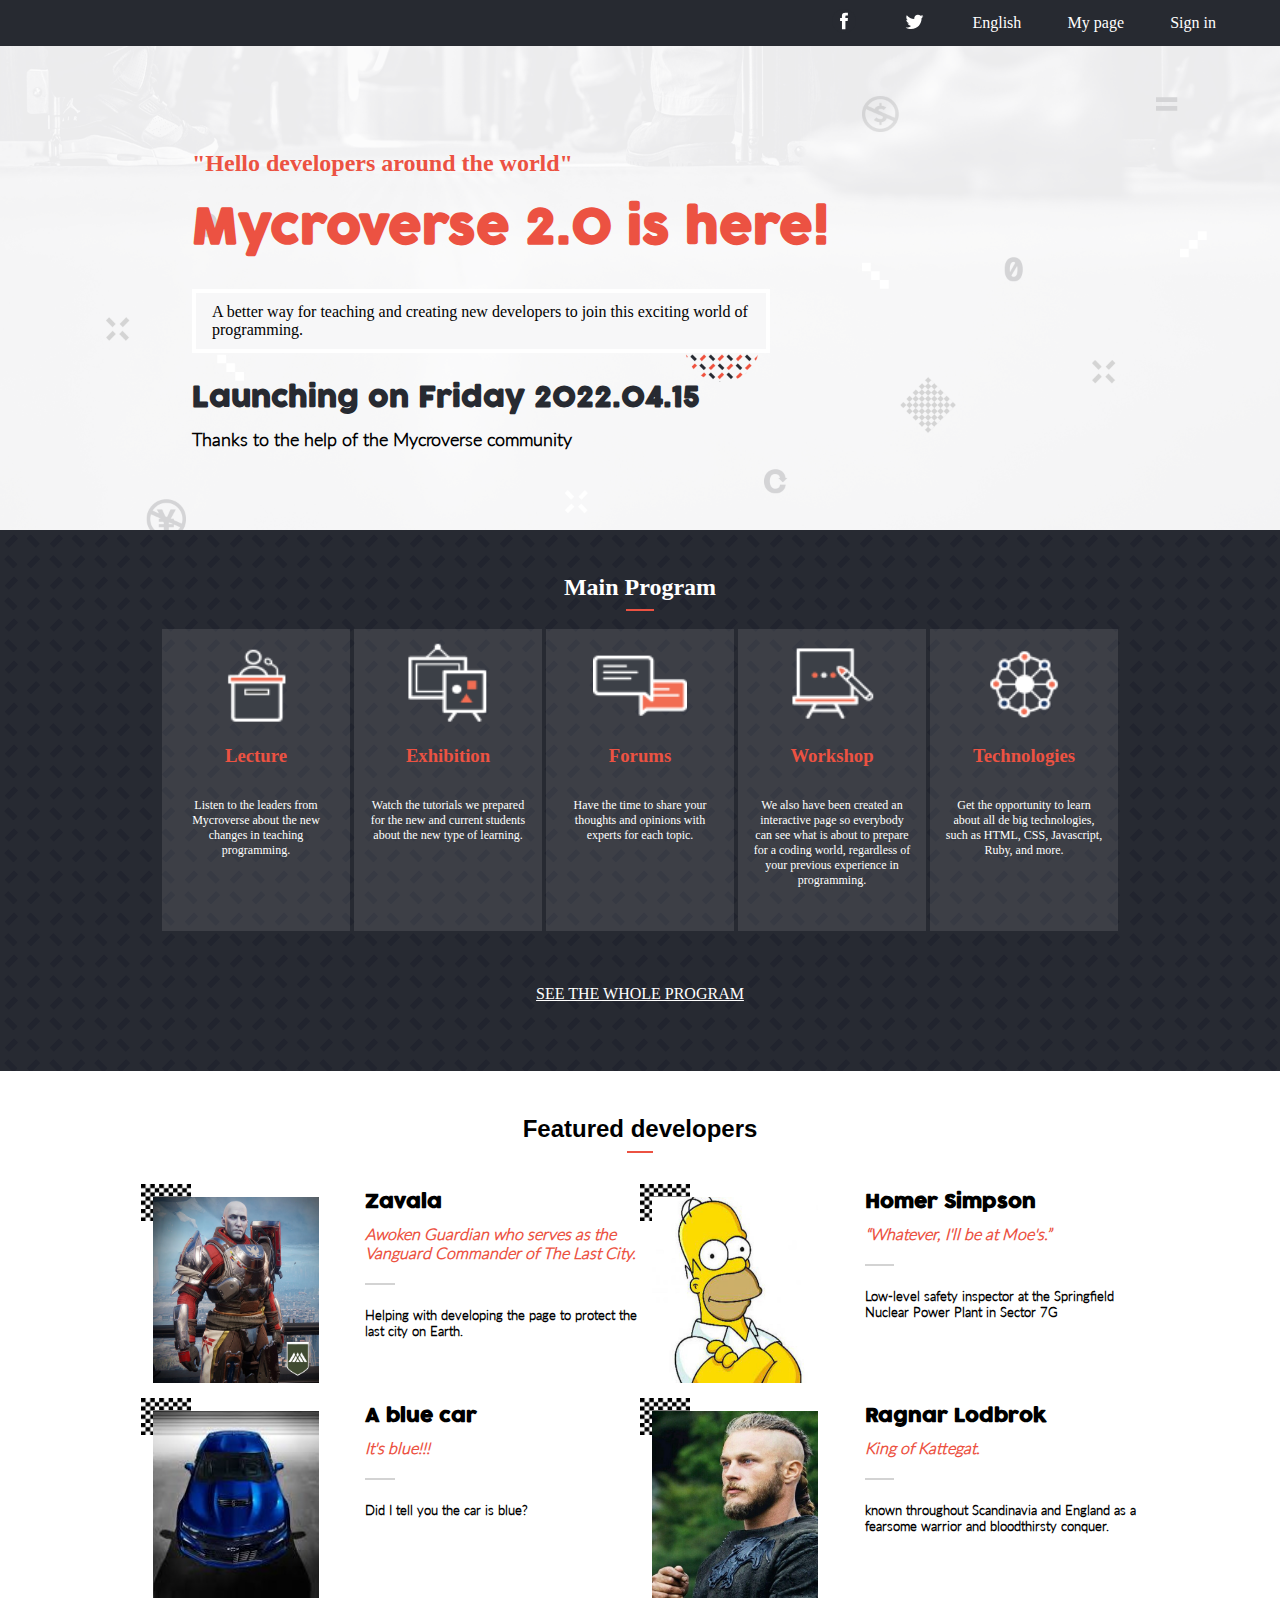
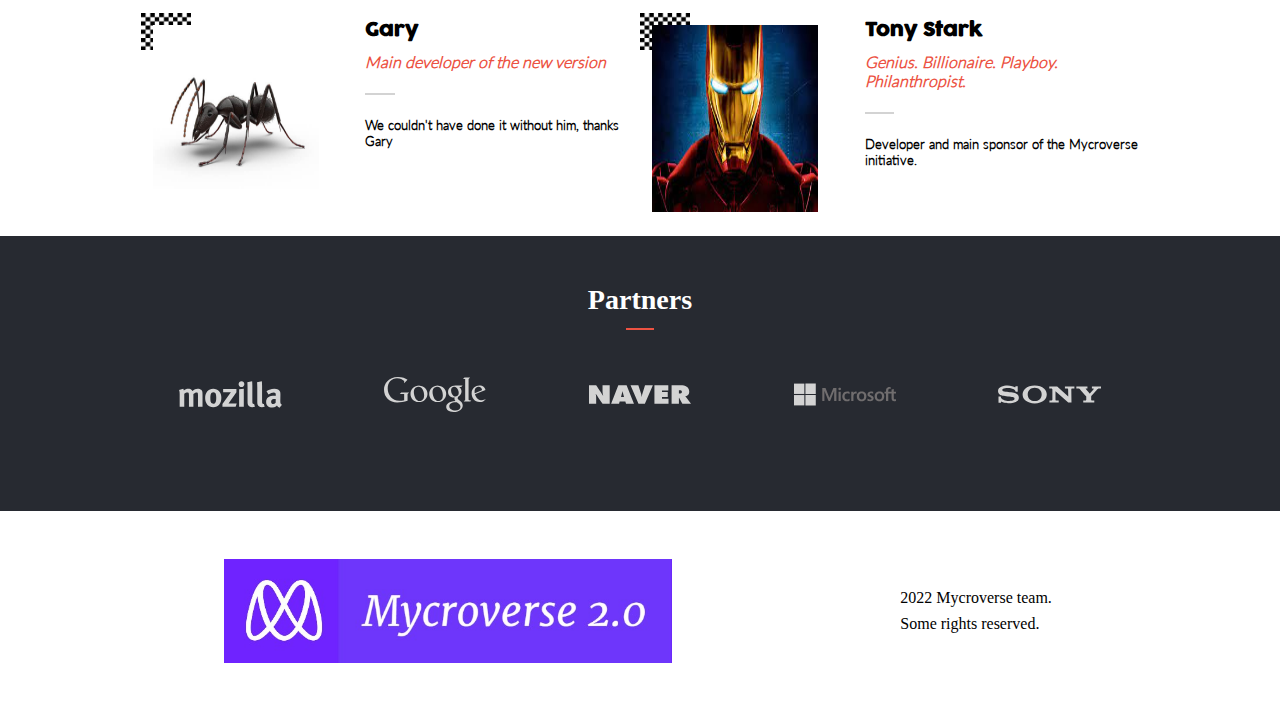
==== index.html @ 2d5b9353 "mobile menu icon" ====
<!DOCTYPE html>
<html lang="en">
<head>
    <meta charset="UTF-8">
    <meta http-equiv="X-UA-Compatible" content="IE=edge">
    <meta name="viewport" content="width=device-width, initial-scale=1.0">
    <title>Mycroverse 2.0</title>
    <link rel="stylesheet" href="./style.css">
</head>
<body>
  <div class="login">
    <ul class="ulLogin">
      <li><img class="signImg" src="./images/facebook.svg" alt="facebook"></li>
      <li><img class="signImg" src="./images/twitter.svg" alt="twitter"></li>
      <li>English</li>
      <li>My page</li>
      <li>Sign in</li>
    </ul>
  </div>
  <div class="mobileMenu">
    <span class="menuLine"></span>
    <span class="menuLine"></span>
    <span class="menuLine"></span>
  </div>
  <section class="homePage">
    <div class="title">
      <h3>"Hello developers around the world"</h3>
      <h1>Mycroverse 2.0 is here!</h1>
      <p>A better way for teaching and creating new developers to join this exciting world of programming.</p>
      <h2>Launching on Friday 2022.04.15</h2>
      <h4>Thanks to the help of the Mycroverse community</h4>
    </div>
    <div class="mainProgram">
      <h2>Main Program</h2>
      <div class="line2"></div>
      <div class="cardsContainer">
        <div class="cardProgram">  
          <img class="imgProgram" src="./images/program_icon_01.png" alt="Lecture image">
          <h3>Lecture</h3>
          <p>Listen to the leaders from Mycroverse about the new changes in teaching programming.</p>
        </div>
        <div class="cardProgram">
          <img class="imgProgram" src="./images/program_icon_02.png" alt="Exhibition image">
          <h3>Exhibition</h3>
          <p>Watch the tutorials we prepared for the new and current students about the new type of learning.</p>
        </div>
        <div class="cardProgram">
          <img class="imgProgram" src="./images/program_icon_03.png" alt="Forums image">
          <h3>Forums</h3>
          <p>Have the time to share your thoughts and opinions with experts for each topic.</p>
        </div>
        <div class="cardProgram">
          <img class="imgProgram" src="./images/program_icon_04.png" alt="">
          <h3>Workshop</h3>
          <p>We also have been created an interactive page so everybody can see what is about to prepare for a coding world,
             regardless of your previous experience in programming.</p>
        </div>
        <div class="cardProgram">
          <img class="imgProgram" src="./images/program_icon_05.png" alt="">
          <h3>Technologies</h3>
          <p>Get the opportunity to learn about all de big technologies, such as HTML, CSS, Javascript, Ruby, and more.</p>
        </div>
      </div>
      <button class="join">Join Mycroverse's new program 2022</button>
      <p class="join2">SEE THE WHOLE PROGRAM</p>
    </div>
  </section>
  <section class="developers">
    <div><h2>Featured developers</h2></div>
    <div class="line2"></div>
    <div class="featureDevelopers">
      <div class="developerCard">
        <img src="./images/Zavala.webp" alt="Zavala img">
        <div class="developer">
          <h3>Zavala</h3>
          <h4>Awoken Guardian who serves as the Vanguard Commander of The Last City.</h4>
          <div class="line"></div>
          <h5>Helping with developing the page to protect the last city on Earth.</h5>
        </div>
      </div>
      <div class="developerCard">
        <img src="./images/Homero Simpson.jpeg" alt="Homer Simpson image">
        <div class="developer">
          <h3>Homer Simpson</h3>
          <h4>“Whatever, I'll be at Moe's.”</h4>
          <div class="line"></div>
          <h5>Low-level safety inspector at the Springfield Nuclear Power Plant in Sector 7G</h5>
        </div>
      </div>
      <div class="developerCard">
        <img src="./images/blueCar.jpg" alt="Blue car image">
        <div class="developer">
          <h3>A blue car</h3>
          <h4>It's blue!!!</h4>
          <div class="line"></div>
          <h5>Did I tell you the car is blue?</h5>
        </div>
      </div>
      <div class="developerCard">
        <img src="./images/Ragnar.jpg" alt="Ragnar Lodbrok image">
        <div class="developer">
          <h3>Ragnar Lodbrok</h3>
          <h4>King of Kattegat.</h4>
          <div class="line"></div>
          <h5>known throughout Scandinavia and England as a fearsome warrior and bloodthirsty conquer.</h5>
        </div>
      </div>
      <div class="developerCard">
        <img src="./images/ant.jpg" alt="Ant image">
        <div class="developer">
          <h3>Gary</h3>
          <h4>Main developer of the new version</h4>
          <div class="line"></div>
          <h5>We couldn't have done it without him, thanks Gary</h5>
        </div>
      </div>
      <div class="developerCard">
        <img src="./images/ironman.jpg" alt="Iron man image">
        <div class="developer">
          <h3>Tony Stark</h3>
          <h4>Genius. Billionaire. Playboy. Philanthropist.</h4>
          <div class="line"></div>
          <h5>Developer and main sponsor of the Mycroverse initiative.</h5>
        </div>
      </div>
    </div>
  </section>
  <footer class="footerDesktop">
    <div class="partners">
      <h3>Partners</h3>
      <div class="line2"></div>     
      <div class="partnersLogo">
        <img src="./images/mozilla.svg" alt="logo">
        <img src="./images/google.svg" alt="logo">
        <img src="./images/naver.svg" alt="logo">
        <img src="./images/microsoft.svg" alt="logo">
        <img src="./images/sony.svg" alt="logo">
      </div>
    </div>
    <div class="rights">
      <img src="./images/mycroverse2.jpg" alt="Mycroverse">
      <div class="rightsP">
        <p>2022 Mycroverse team.</p>
        <p>Some rights reserved.</p>
      </div>
    </div>
  </footer>
  
    
</body>
</html>
---- style.css ----
body {
  margin: 0;
}

@font-face {
  font-family: 'lato';
  src: url(./Font/Lato.ttf);
}

@font-face {
  font-family: cocogoose;
  src: url(./Font/Cocogoose.otf);
}

.login {
  display: none;
}

.homePage {
  background-color: rgb(242, 242, 242);
  background-image: url(./images/mobile_intro_bg.png);
  background-repeat: no-repeat;
  padding-top: 64px;
  background-size: contain;
}

.mobileMenu {
  position: fixed;
  display: flex;
  flex-direction: column;
  justify-content: space-around;
  height: 24px;
  top: 20px;
  left: 20px;
}

.menuLine {
  width: 24px;
  border: 2px solid #272a31;
}

.title h3,h1 {
  color:#ec5242
}

.title {
  display: flex;
  flex-direction: column;
  margin-right: 24px;
  margin-left: 24px;
  margin-top: 48px;
  padding: 8px;
}

.title h3 {
  font-size: 24px;
  margin-bottom: 0;
}

.title h1 {
  font-size: 48px;
  font-family: 'cocogoose',sans-serif;
  margin: 16px 0 0 0;
}

.title p {
  border: 4px solid #fff;
  font-size: 16px;
  margin: 24px 0;
  padding: 10px 16px;
  background-color: #f7f7f8;
}

.title h2 {
  font-family: 'Cocogoose', sans-serif;
  color: #272a31;
  font-size: 28px;
  margin: 0;
}

.title h4 {
  font-size: 18px;
  margin: 8px 0 0 0;
  padding-bottom: 80px;
  font-family: 'lato', sans-serif;
}

.mainProgram {
  display: flex;
  flex-direction: column;
  align-items: center;
  background-color: #272a32;
  color: #fff;
  background-image: url(./images/pattern_bg.png);
  padding-top: 24px;
}

.cardsContainer {
  width: 100%;
  display: flex;
  flex-direction: column;
  align-items: center;
}

.cardProgram {
  display: flex;
  justify-content: space-between;
  align-items: center;
  margin: 16px;
  background: rgba(255, 255, 255, 0.1);
  padding: 12px;
  width: 85%;
}

.cardProgram h3 {
  color: #ec5242;
}

.cardProgram p {
  width: 50%;
}

.imgProgram {
  width: 15%;
}

.join {
  display: flex;
  background-color: #ec5242;
  color: #fff;
  align-items: center;
  height: 64px;
  padding: 36px 48px;
  margin: 16px 0 32px 0;
  font-size: 16px;
}

.join2 {
  display: none;
}

.developers {
  display: flex;
  flex-direction: column;
  align-items: center;
  margin: 0 16px;
  padding: 24px 0;
  font-family: 'lato',sans-serif;
}

.developers h2 {
  margin-bottom: 8px;
  font-family: sans-serif;
}

.featureDevelopers {
  display: grid;
}

.developerCard {
  background-image: url(./images/squares.jpg);
  background-size: 10%;
  background-repeat: no-repeat;
  background-position-y: 15px;
  display: flex;
  justify-content: space-between;
}

.developerCard img {
  width: 33.33%;
  height: 87%;
  align-self: flex-end;
  justify-self: flex-end;
  margin-left: 12px;
}

.developer {
  display: flex;
  flex-direction: column;
  width: 55%;
}

.developer h3 {
  font-family: 'cocogoose',sans-serif;
  margin-bottom: 8px;
}

.developer h4 {
  font-family: 'lato',sans-serif;
  font-style: italic;
  color: #ec5242;
  margin-top: 0;
}

.line {
  width: 10%;
  border: 1px solid #d3d3d3 ;
}

.line2 {
  width: 10%;
  border: 1px solid #ec5242 ;
  margin-bottom: 16px;
}

.footerDesktop {
  display: none;
}

.aboutPage {
  background-color: #f8f8f8;
  padding-top: 64px;
  display: flex;
  flex-direction: column;
  align-items: center;
  text-align: center;
}

.aboutPage .introduction {
  background-color: #fff;
  border: 1px solid #d3d3d3;
}

#introduction2 {
  display: none;
}

.contact {
  display: flex;
  flex-direction: column;
  align-items: center;
  font-size: 12px;
  padding: 0 5%;
}

.contact p {
  border: none;
  margin: 0;
  padding: 4px 16px;
}

.contact .mail {
  text-decoration: underline;
  font-weight: bold;
  padding-bottom: 24px;
}

.logoSection {
  display: flex;
  flex-direction: column;
  align-items: center;
  text-align: center;
  border-bottom: 2px solid #d3d3d3;
  padding-top: 24px;
  padding-bottom: 48px;
}

.logoDescription {
  width: 70%;
  font-family: 'lato',sans-serif;
  margin-top: 0;
}

.logoDescription2 {
  display: none;
}

.imgLogo {
  width: 80%;
  margin-top: 24px;
}

.imgLogo img {
  width: 90%;
  border: 1px solid #d3d3d3;
  border-radius: 4px;
}

.lastEvents {
  padding-bottom: 48px;
}

.events {
  display: flex;
  flex-direction: column;
  align-items: center;
  text-align: center;
  padding-top: 24px;
}

.events h2 {
  margin-bottom: 14px;
}

.eventDescription {
  width: 70%;
  font-family: 'lato',sans-serif;
  margin-top: 0;
}

.codingPictures {
  width: 80%;
}

.coding {
  display: flex;
  flex-direction: column;
  align-items: center;
  justify-content: center;
  width: 100%;
  color: #fff;
  height: 250px;
  margin-top: 24px;
}

.coding h2 {
  font-size: 36px;
  font-family: 'cocogoose',sans-serif;
}

.coding p {
  font-size: 24px;
  margin-top: 0;
}

#firstEvent {
  background: linear-gradient( 0deg, rgba(236, 82, 66, 0.6), rgba(236, 82, 66, 0.6) ), url(./images/coding1.jpg) no-repeat top center;
  background-size: cover;
}

#secondEvent {
  background: linear-gradient( 0deg, rgba(236, 82, 66, 0.6), rgba(236, 82, 66, 0.6) ), url(./images/coding2.jpg) no-repeat top center;
  background-size: cover;
}

.partners {
  display: flex;
  flex-direction: column;
  align-items: center;
  font-size: 24px;
  background-color: #272a31;
  color: #fff;
  padding-bottom: 48px;
}

.partners h3 {
  padding: 48px 0 12px 0;
  margin: 0;
}

.partnersLogo {
  display: flex;
  justify-content: center;
  flex-wrap: wrap;
}

.partnersLogo img {
  margin: 5%;
  width: 20%;
  color: #d3d3d3;
}

.partnersLogo img:nth-child(4) {
  margin-top: 0;
}

.partnersLogo img:nth-child(5) {
  margin-top: 0;
}

.rights {
  display: flex;
  justify-content: space-evenly;
  align-items: center;
  padding: 48px 0;
}

.rights img {
  width: 40%;
}

.rightsP {
  display: flex;
  flex-direction: column;
}

.rightsP p {
  margin: 4px;
}

@media screen and (min-width: 768px) {
  .mobileMenu {
    display: none;
  }

  .homePage {
    padding-top: 32px;
    background-image: url(./images/main_big.png);
    background-repeat: no-repeat;
    background-size: contain;
  }

  .title {
    margin-left: 15%;
    width: 70%;
    padding: 0;
  }

  .title p {
    width: 60%;
  }

  .aboutPage .title {
    display: flex;
    flex-direction: column;
    align-items: center;
    text-align: center;
    margin-left: 24px;
  }

  .aboutPage .title h3 {
    display: none;
  }

  .aboutPage .title h1 {
    width: 80%;
  }

  .aboutPage .introduction {
    width: 80%;
  }

  #introduction1 {
    display: none;
  }

  #introduction2 {
    display: block;
  }

  .contact {
    width: 100%;
    padding-bottom: 48px;
  }

  .mainProgram h2 {
    margin-bottom: 8px;
  }

  .cardsContainer {
    flex-direction: row;
    width: 75%;
    align-items: flex-start;
  }

  .cardProgram {
    flex-direction: column;
    justify-content: flex-start;
    padding: 12px 0 0 0;
    margin: 2px;
    min-height: 290px;
  }

  .cardProgram p {
    width: 85%;
    text-align: center;
    font-size: 12px;
  }

  .imgProgram {
    width: 50%;
  }

  .join {
    display: none;
  }

  .join2 {
    display: block;
    text-decoration: underline;
    text-align: center;
    padding: 36px 48px;
    margin: 16px 0 32px 0;
    font-size: 16px;
  }
  
  .featureDevelopers {
    width: 80%;
    display: grid;
    grid-template: 1fr 1fr 1fr / 1fr 1fr;
  }

  .footerDesktop {
    display: block;
  }

  .partnersLogo {
    width: 80%;
  }

  .partnersLogo img {
    margin: 3% 5% 5% 5%;
    width: 10%;
    color: #d3d3d3;
  }

  .partnersLogo img:nth-child(4) {
    margin-top: 3%;
  }
  
  .partnersLogo img:nth-child(5) {
    margin-top: 3%;
  }

  .rights img {
    width: 35%;
  }

  .logoDescription2 {
    display: block;
    width: 70%;
    font-family: 'lato',sans-serif;
    margin-top: 0;
  }
  
  .logoDescription {
    display: none;
  }

  .imgLogo {
    width: 50%;
  }

  .codingPictures {
    display: flex;
    justify-content: space-between;
    width: 60%;
    padding-bottom: 48px;
  }

  .coding {
    width: 48%;
    height: 150px;
  }

  .coding h2 {
    font-size: 24px;
    margin-bottom: 0;
  }
  
  .coding p {
    font-size: 18px;
  }

  #partner2 {
    display: none;
  }

  #rights2 {
    background-color: #272a31;
    color: #fff;
  }

  .line2 {
    width: 2%;
  }

  .login {
    display: flex;
    justify-content: flex-end;
    background-color: #272a31;
    color: #fff;
    height: 46px;
  }

  .ulLogin {
    display: flex;
    width: 30%;
    margin-right: 5%;
    list-style: none;
    justify-content: space-between;
    align-items: center;
  }

  .signImg {
    width: 24px;
  }
}
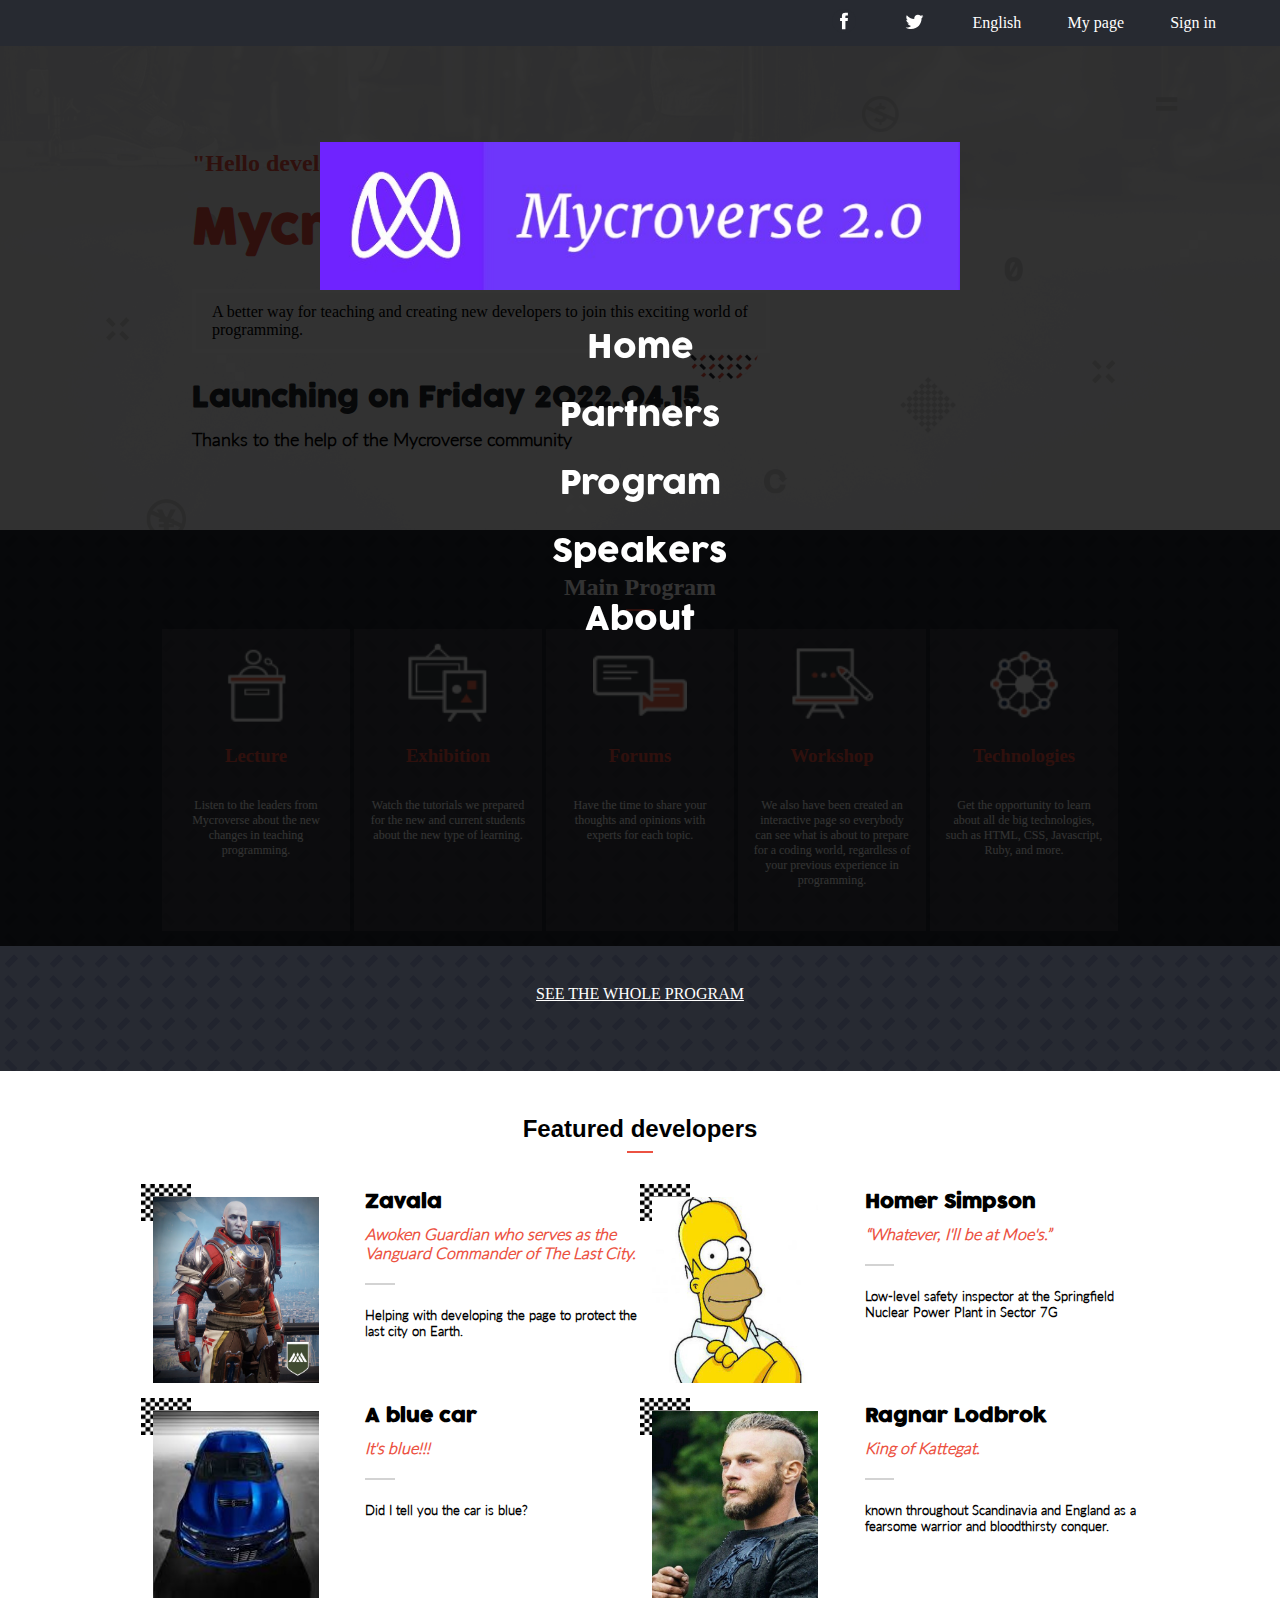
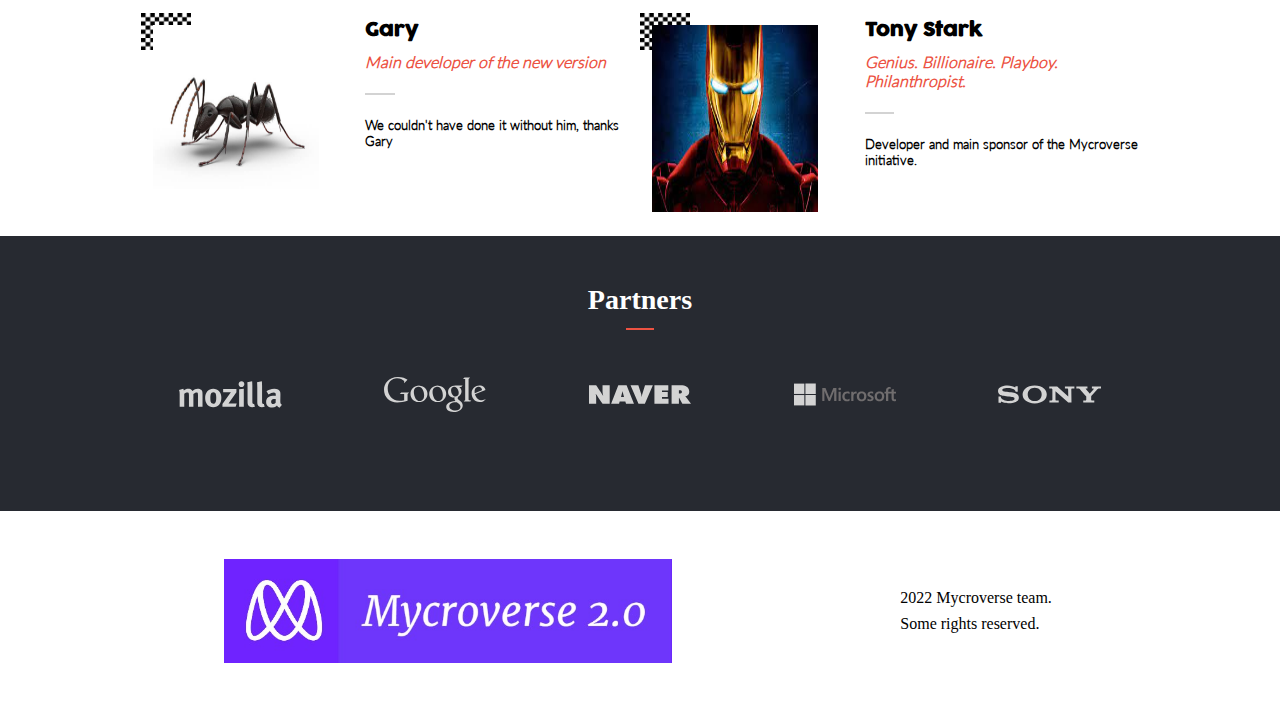
==== commit 79966e59: "mobile menu nav bar" ====
--- a/index.html
+++ b/index.html
@@ -17,11 +17,21 @@
       <li>Sign in</li>
     </ul>
   </div>
-  <div class="mobileMenu">
-    <span class="menuLine"></span>
-    <span class="menuLine"></span>
-    <span class="menuLine"></span>
-  </div>
+  <nav class="navMenu">
+    <div class="mobileMenu">
+      <span class="menuLine"></span>
+      <span class="menuLine"></span>
+      <span class="menuLine"></span>
+    </div>
+    <ul class="menu">
+      <li class="logo"><a href="./index.html"><img src="./images/mycroverse2.jpg" alt="Mycroverse logo"/></a></li>
+      <li class="home"><a href="./index.html">Home</a></li>
+      <li><a href="./index.html#partnersID">Partners</a></li>
+      <li><a href="./index.html#mainProgramID">Program</a></li>
+      <li><a href="./index.html#developersID">Speakers</a></li>
+      <li class="about"><a href="./about.html">About</a></li>
+    </ul>
+  </nav>
   <section class="homePage">
     <div class="title">
       <h3>"Hello developers around the world"</h3>
@@ -30,7 +40,7 @@
       <h2>Launching on Friday 2022.04.15</h2>
       <h4>Thanks to the help of the Mycroverse community</h4>
     </div>
-    <div class="mainProgram">
+    <div id="mainProgramID" class="mainProgram">
       <h2>Main Program</h2>
       <div class="line2"></div>
       <div class="cardsContainer">
@@ -65,7 +75,7 @@
       <p class="join2">SEE THE WHOLE PROGRAM</p>
     </div>
   </section>
-  <section class="developers">
+  <section id="developersID" class="developers">
     <div><h2>Featured developers</h2></div>
     <div class="line2"></div>
     <div class="featureDevelopers">
@@ -126,7 +136,7 @@
     </div>
   </section>
   <footer class="footerDesktop">
-    <div class="partners">
+    <div id="partnersID" class="partners">
       <h3>Partners</h3>
       <div class="line2"></div>     
       <div class="partnersLogo">
--- a/style.css
+++ b/style.css
@@ -22,21 +22,58 @@
   background-repeat: no-repeat;
   padding-top: 64px;
   background-size: contain;
+  z-index: -15;
+}
+
+.navMenu {
+  display: none;
+  position: fixed;
+  display: flex;
+  flex-direction: column;
+  width: 100%;
+  height: 100vh;
+  background-color:rgba(0,0,0,0.8);;
+  z-index: 5;
 }
 
 .mobileMenu {
-  position: fixed;
   display: flex;
   flex-direction: column;
   justify-content: space-around;
   height: 24px;
-  top: 20px;
-  left: 20px;
+  width: 24px;
+  margin-top: 30px;
+  margin-left: 30px;
 }
 
 .menuLine {
   width: 24px;
   border: 2px solid #272a31;
+}
+
+.menu {
+  width: 100%;
+  display: flex;
+  flex-direction: column;
+  list-style: none;
+  align-items: center;
+  align-self: center;
+  padding: 60px 0 0 0;
+}
+
+.logo img {
+  width: 50vw;
+}
+
+.menu a {
+  text-decoration: none;
+  font-size: 32px;
+  font-family: 'cocogoose',sans-serif;
+  color: #fff;
+}
+
+.menu li {
+  margin-top: 20px;
 }
 
 .title h3,h1 {
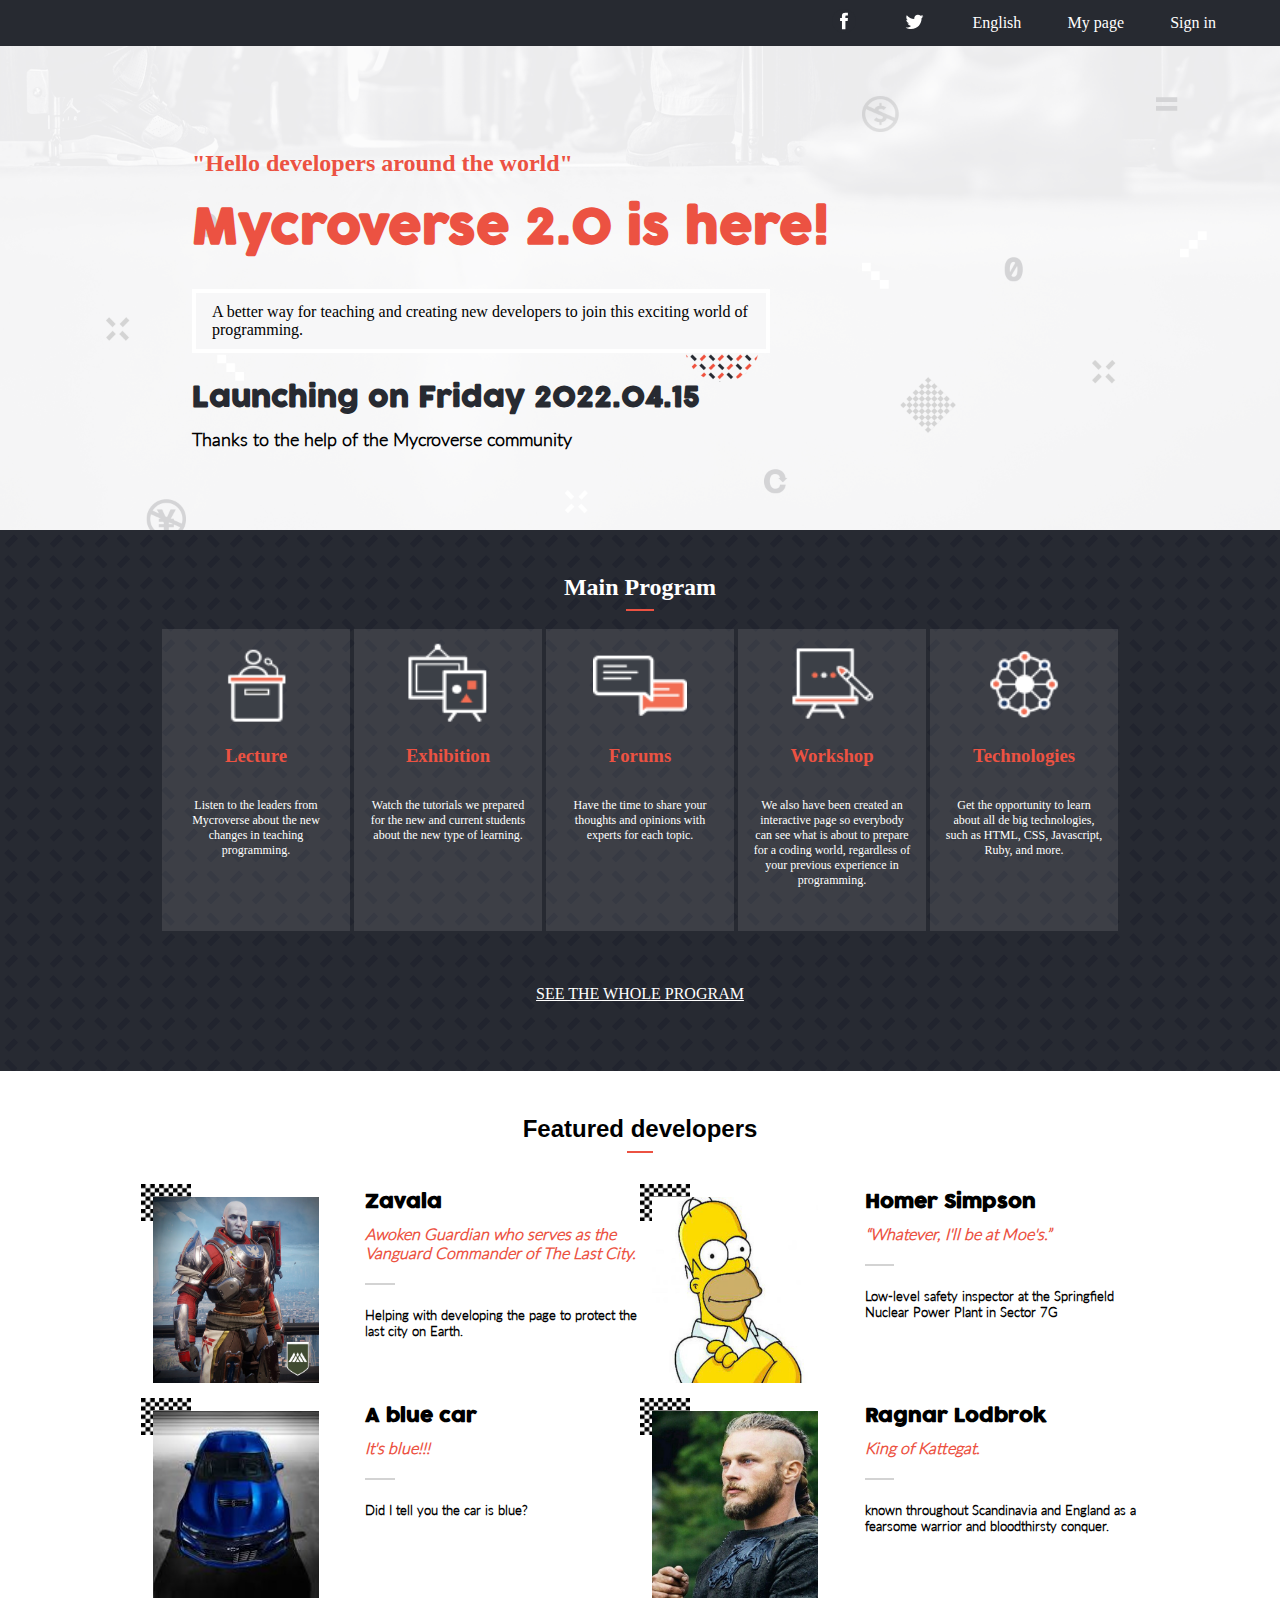
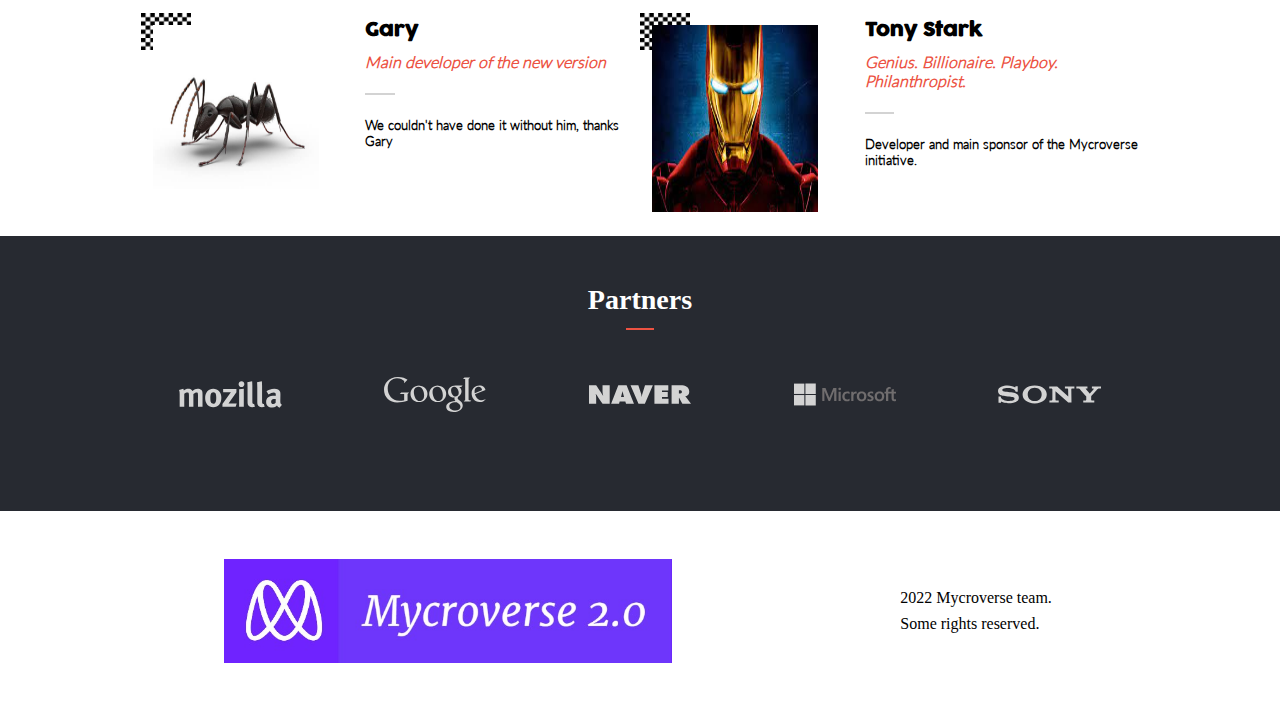
==== commit 775591f3: "mobile menu close button" ====
--- a/index.html
+++ b/index.html
@@ -17,12 +17,15 @@
       <li>Sign in</li>
     </ul>
   </div>
-  <nav class="navMenu">
-    <div class="mobileMenu">
+  <div class="mobileMenu">
+    <div class="hamburguer">
       <span class="menuLine"></span>
       <span class="menuLine"></span>
       <span class="menuLine"></span>
     </div>
+  </div>
+  <nav class="navMenu">
+    <span class="closeX">&times;</span>
     <ul class="menu">
       <li class="logo"><a href="./index.html"><img src="./images/mycroverse2.jpg" alt="Mycroverse logo"/></a></li>
       <li class="home"><a href="./index.html">Home</a></li>
@@ -155,7 +158,7 @@
       </div>
     </div>
   </footer>
-  
+  <script src="./main.js"></script>
     
 </body>
 </html>--- a/style.css
+++ b/style.css
@@ -26,7 +26,11 @@
 }
 
 .navMenu {
-  display: none;
+  display: none; 
+}
+
+.navMenu.active {
+  display: block;
   position: fixed;
   display: flex;
   flex-direction: column;
@@ -37,6 +41,7 @@
 }
 
 .mobileMenu {
+  position: fixed;
   display: flex;
   flex-direction: column;
   justify-content: space-around;
@@ -46,6 +51,32 @@
   margin-left: 30px;
 }
 
+.hamburguer {
+  width: 100%;
+  display: flex;
+  flex-direction: column;
+  justify-content: space-around;
+  height: 100%;
+}
+
+.hamburguer.remove {
+  display: none;
+}
+
+.closeX {
+  display: none;
+}
+
+.closeX.active {
+  display: block;
+  position: fixed;
+  top: 20px;
+  left: 30px;
+  font-size: 48px;
+  border: none;
+  color: #fff;
+}
+
 .menuLine {
   width: 24px;
   border: 2px solid #272a31;
@@ -58,7 +89,7 @@
   list-style: none;
   align-items: center;
   align-self: center;
-  padding: 60px 0 0 0;
+  padding: 100px 0 0 0;
 }
 
 .logo img {
@@ -622,4 +653,5 @@
   .signImg {
     width: 24px;
   }
-}
+  
+}
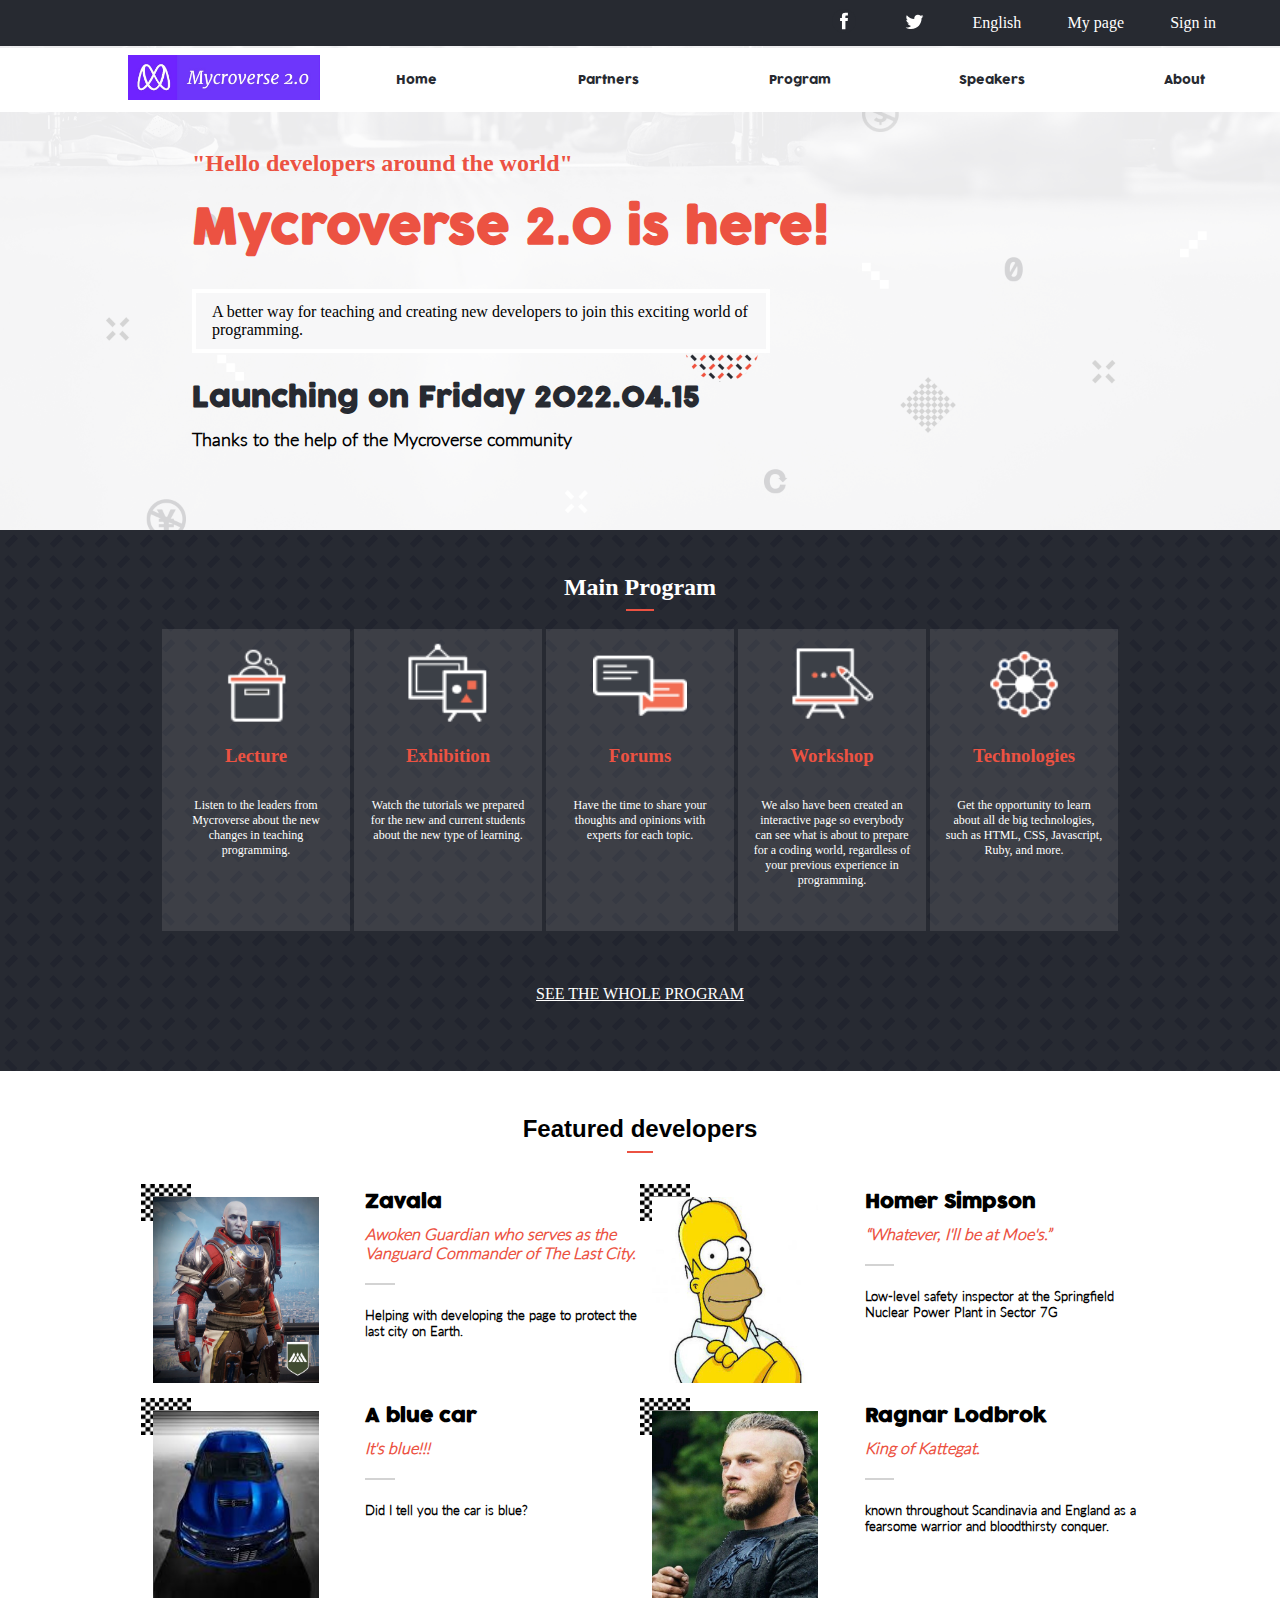
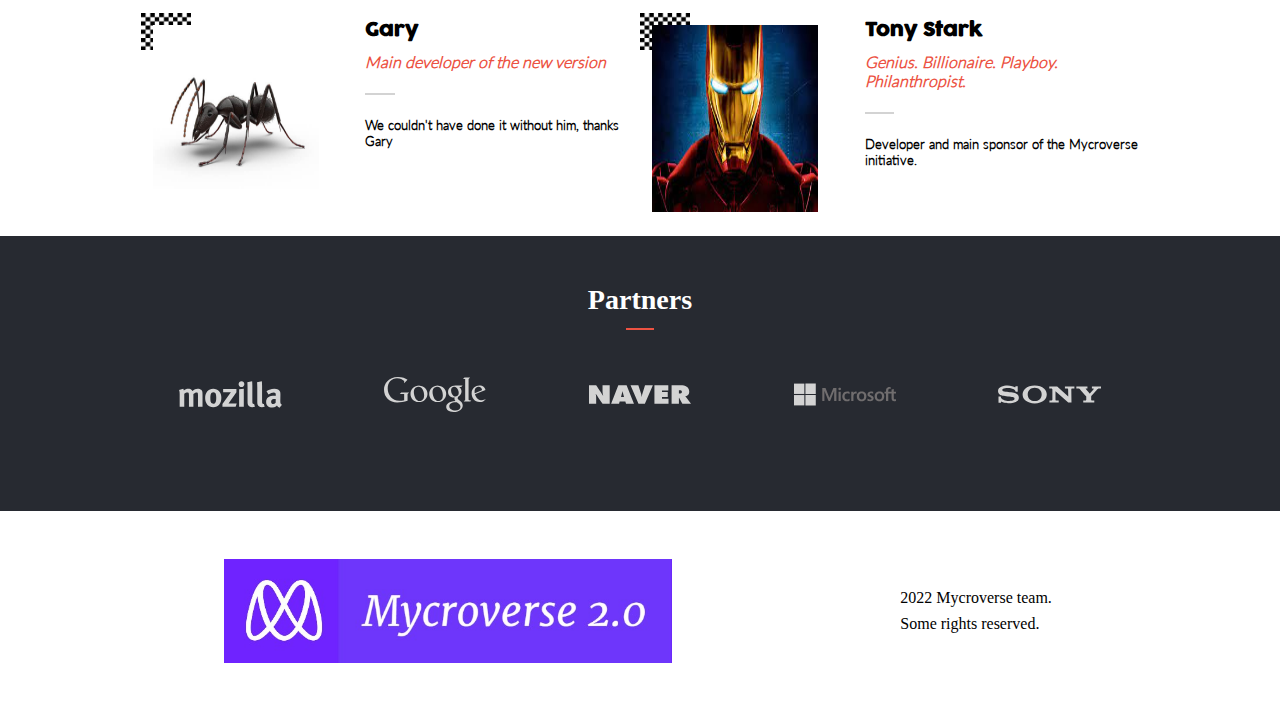
==== commit 79f9c3a1: "nav menu for desktop" ====
--- a/index.html
+++ b/index.html
@@ -26,6 +26,16 @@
   </div>
   <nav class="navMenu">
     <span class="closeX">&times;</span>
+    <ul class="menu">
+      <li class="logo"><a href="./index.html"><img src="./images/mycroverse2.jpg" alt="Mycroverse logo"/></a></li>
+      <li class="about"><a href="./about.html">About</a></li>
+      <li><a href="./index.html#mainProgramID">Program</a></li>
+      <li class="home"><a href="./index.html">Home</a></li>
+      <li><a href="./index.html#partnersID">Partners</a></li>
+      <li><a href="./index.html#developersID">Speakers</a></li>  
+    </ul>
+  </nav>
+  <nav class="navMenu2">
     <ul class="menu">
       <li class="logo"><a href="./index.html"><img src="./images/mycroverse2.jpg" alt="Mycroverse logo"/></a></li>
       <li class="home"><a href="./index.html">Home</a></li>
--- a/style.css
+++ b/style.css
@@ -456,6 +456,10 @@
   margin: 4px;
 }
 
+.navMenu2 {
+  display: none;
+}
+
 @media screen and (min-width: 768px) {
   .mobileMenu {
     display: none;
@@ -654,4 +658,37 @@
     width: 24px;
   }
   
-}
+  .navMenu2 {
+    display: flex;
+    position: fixed;
+    top: 48px;
+    width: 100%;
+  }
+
+  .menu {
+    flex-direction: row;
+    width: 100%;
+    height: 64px;
+    margin: 0;
+    padding: 0;
+    background-color: #fff;
+    justify-content: flex-end;
+  }
+
+  .menu li {
+    width: 15%;
+    color: #272a31;
+    margin-top: 0;
+    display: flex;
+    justify-content: center;
+  }
+
+  .menu a {
+    color: #272a31;
+    font-size: 12px;
+  }
+
+  .logo img {
+    width: 100%;
+  }
+}
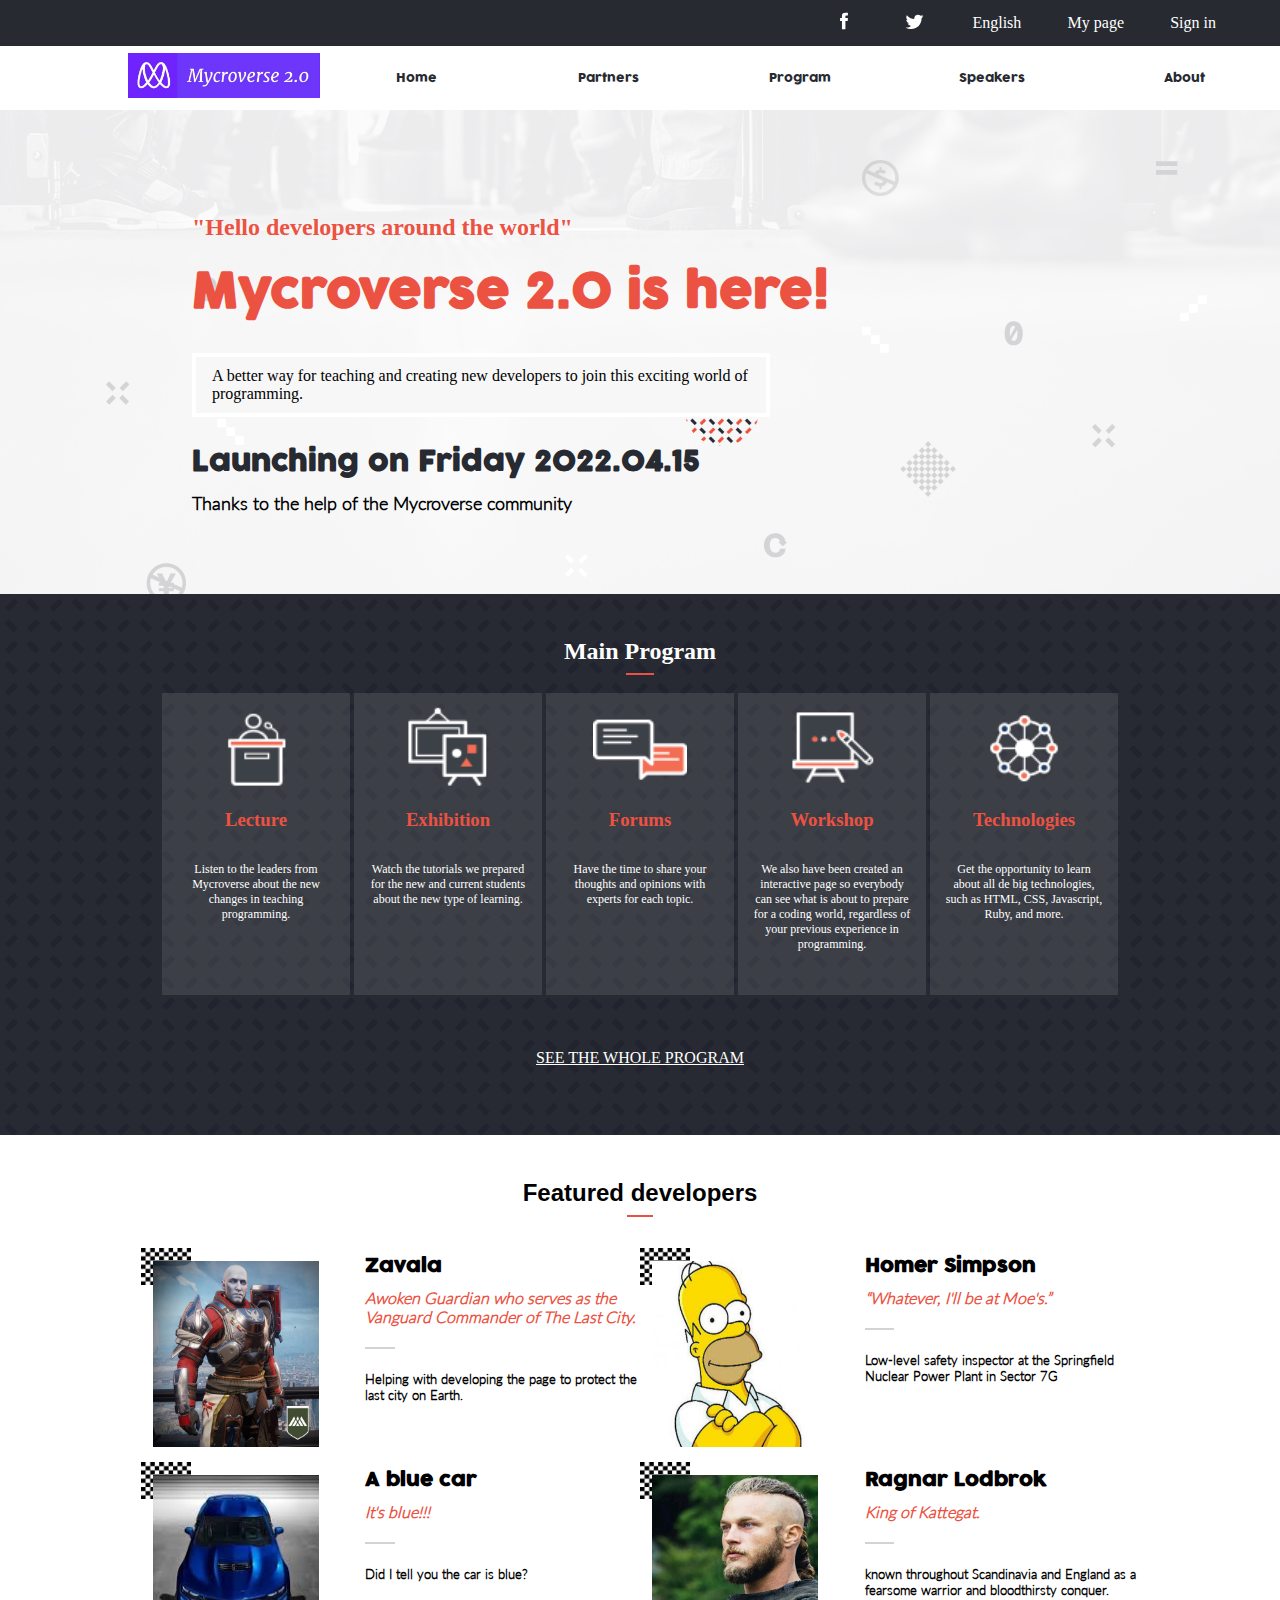
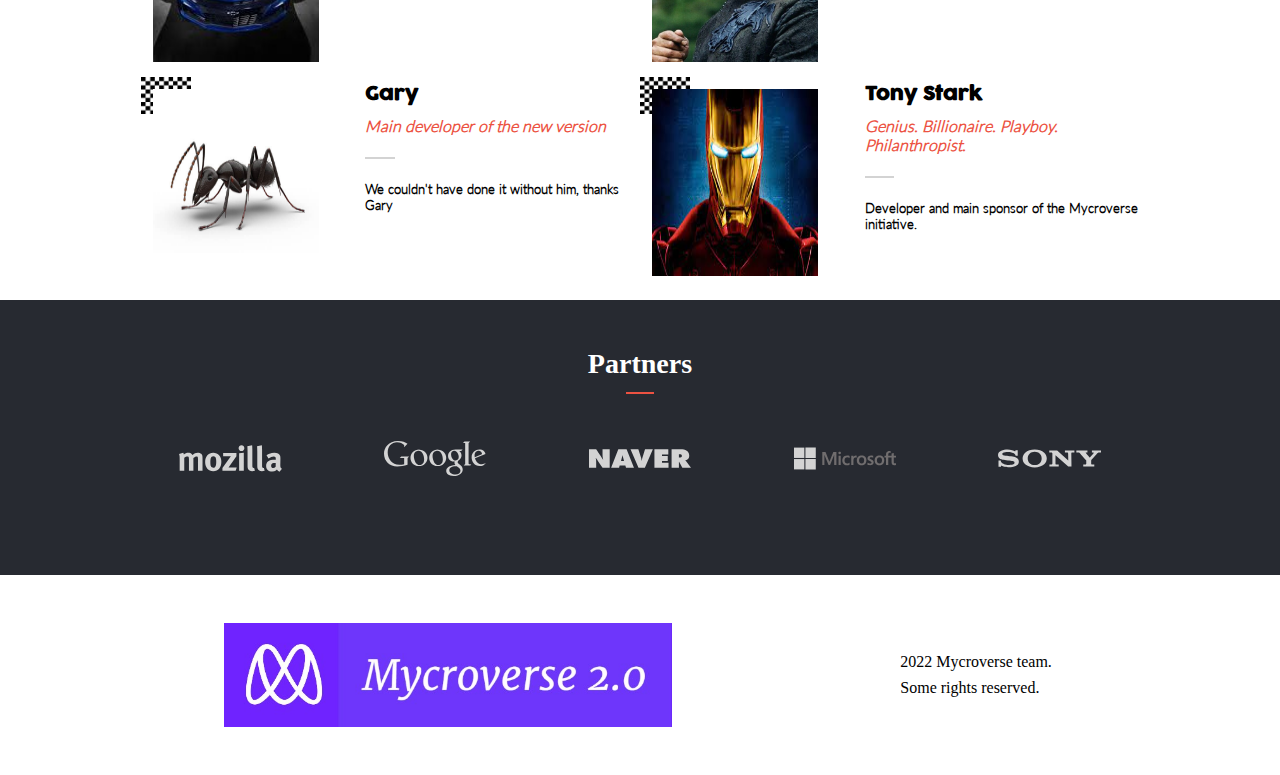
==== commit d9fcc63a: "update links for desktop version" ====
--- a/index.html
+++ b/index.html
@@ -51,9 +51,9 @@
       <h1>Mycroverse 2.0 is here!</h1>
       <p>A better way for teaching and creating new developers to join this exciting world of programming.</p>
       <h2>Launching on Friday 2022.04.15</h2>
-      <h4>Thanks to the help of the Mycroverse community</h4>
+      <h4 id="mainProgramID">Thanks to the help of the Mycroverse community</h4>
     </div>
-    <div id="mainProgramID" class="mainProgram">
+    <div class="mainProgram">
       <h2>Main Program</h2>
       <div class="line2"></div>
       <div class="cardsContainer">
--- a/style.css
+++ b/style.css
@@ -660,7 +660,6 @@
   
   .navMenu2 {
     display: flex;
-    position: fixed;
     top: 48px;
     width: 100%;
   }
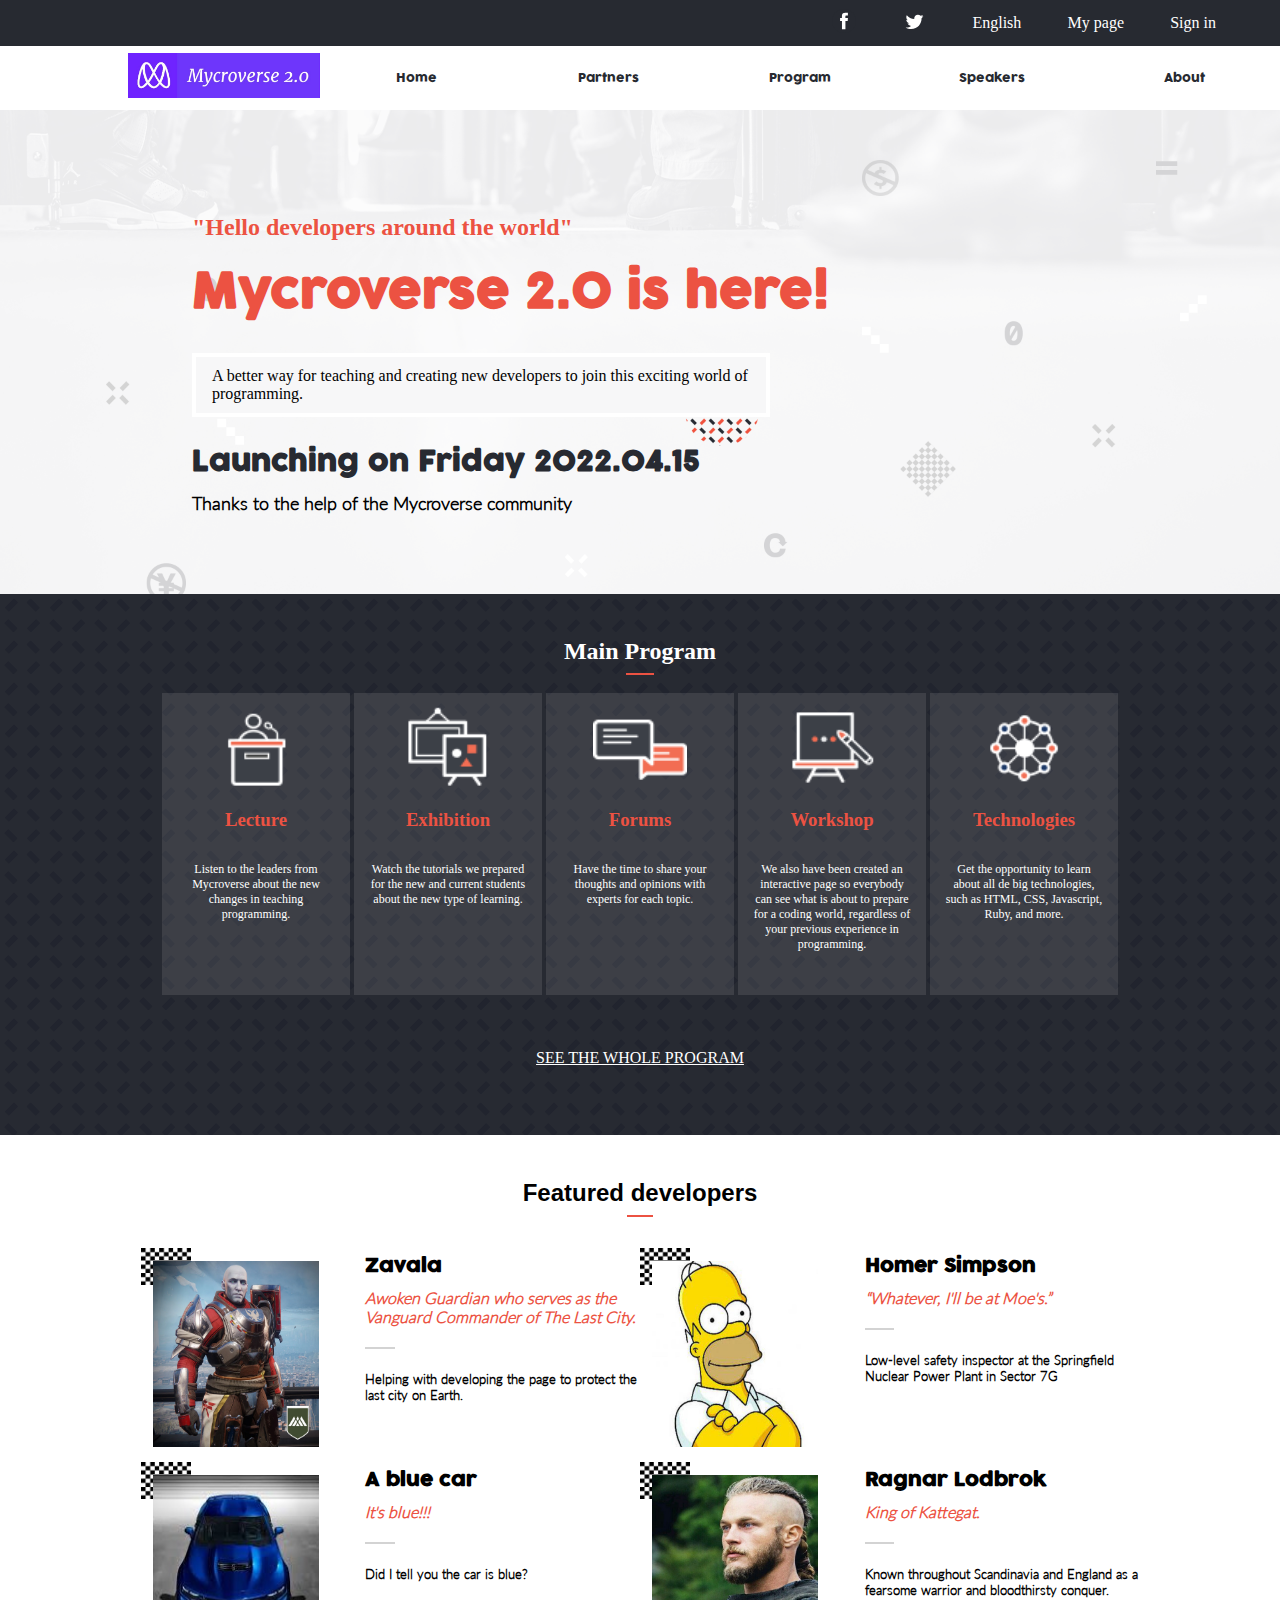
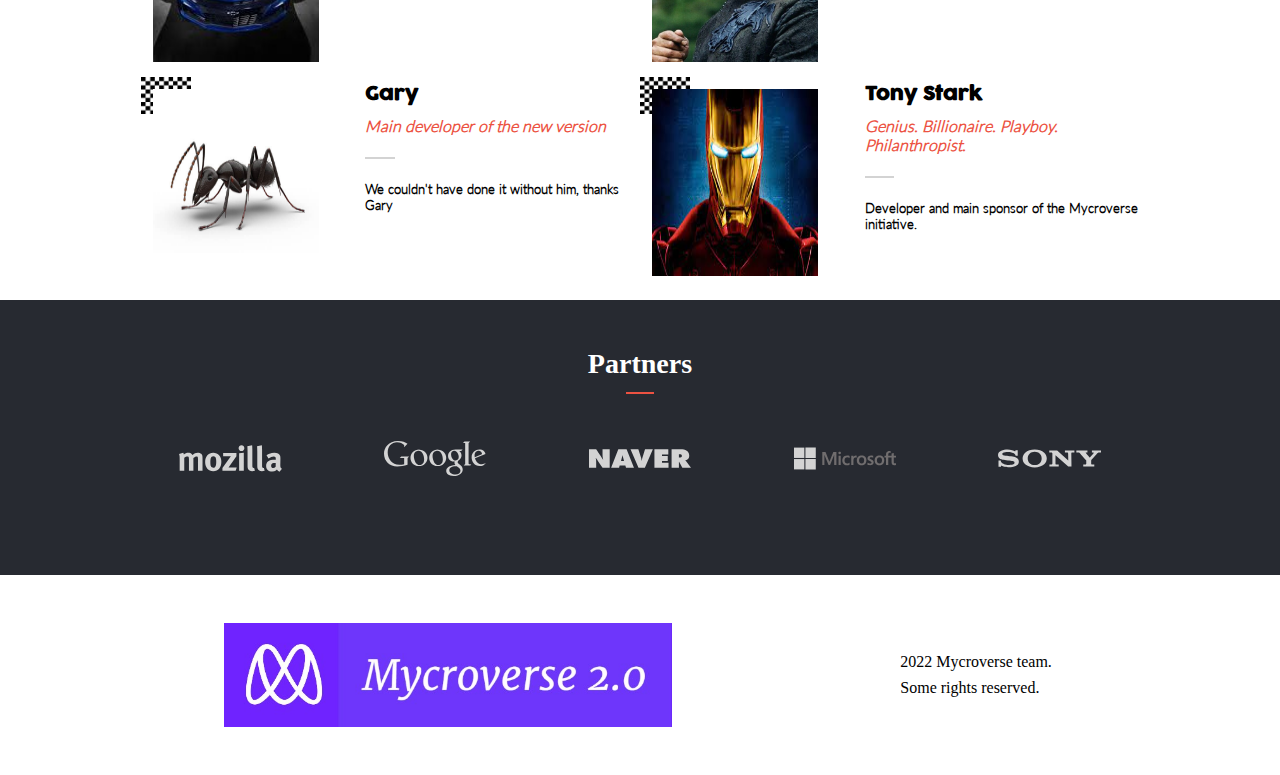
==== commit fc1c7096: "featured developers dynamically html" ====
--- a/index.html
+++ b/index.html
@@ -92,7 +92,7 @@
     <div><h2>Featured developers</h2></div>
     <div class="line2"></div>
     <div class="featureDevelopers">
-      <div class="developerCard">
+      <!--<div class="developerCard">
         <img src="./images/Zavala.webp" alt="Zavala img">
         <div class="developer">
           <h3>Zavala</h3>
@@ -145,7 +145,7 @@
           <div class="line"></div>
           <h5>Developer and main sponsor of the Mycroverse initiative.</h5>
         </div>
-      </div>
+      </div>-->
     </div>
   </section>
   <footer class="footerDesktop">
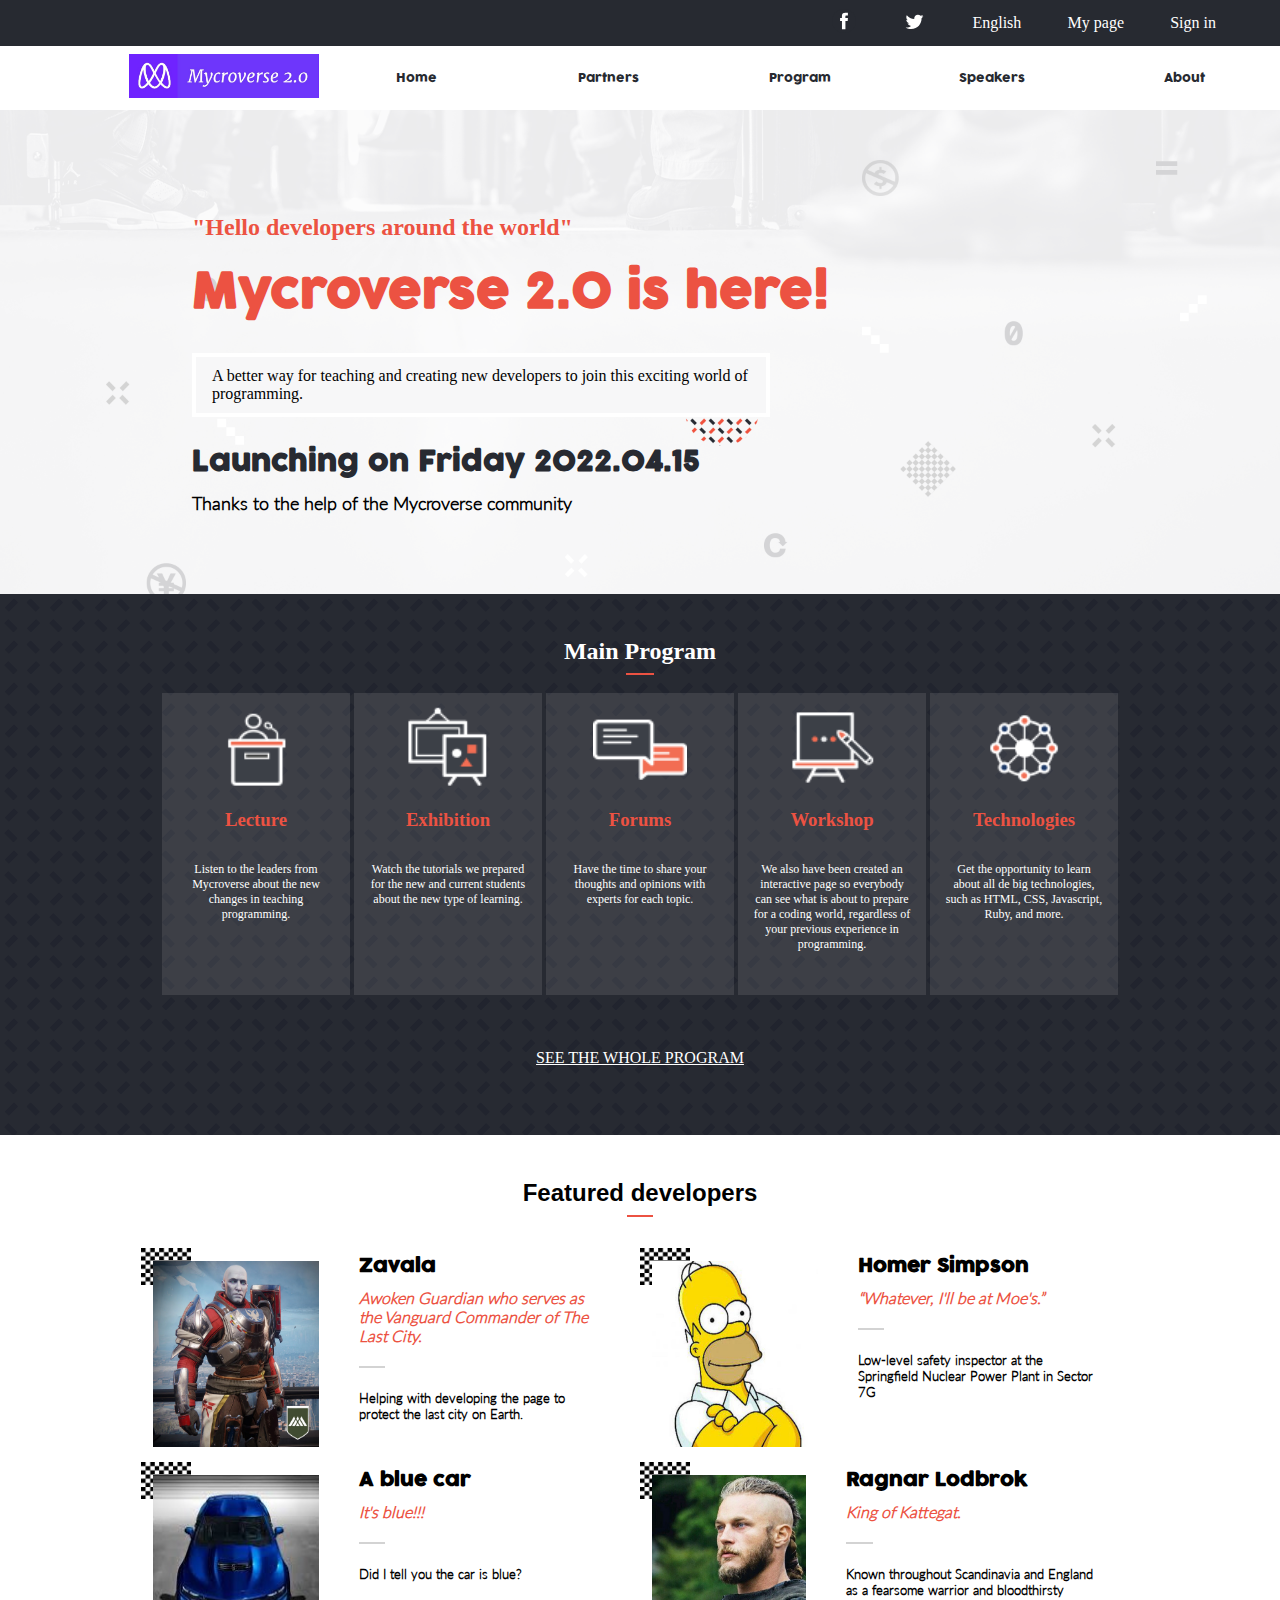
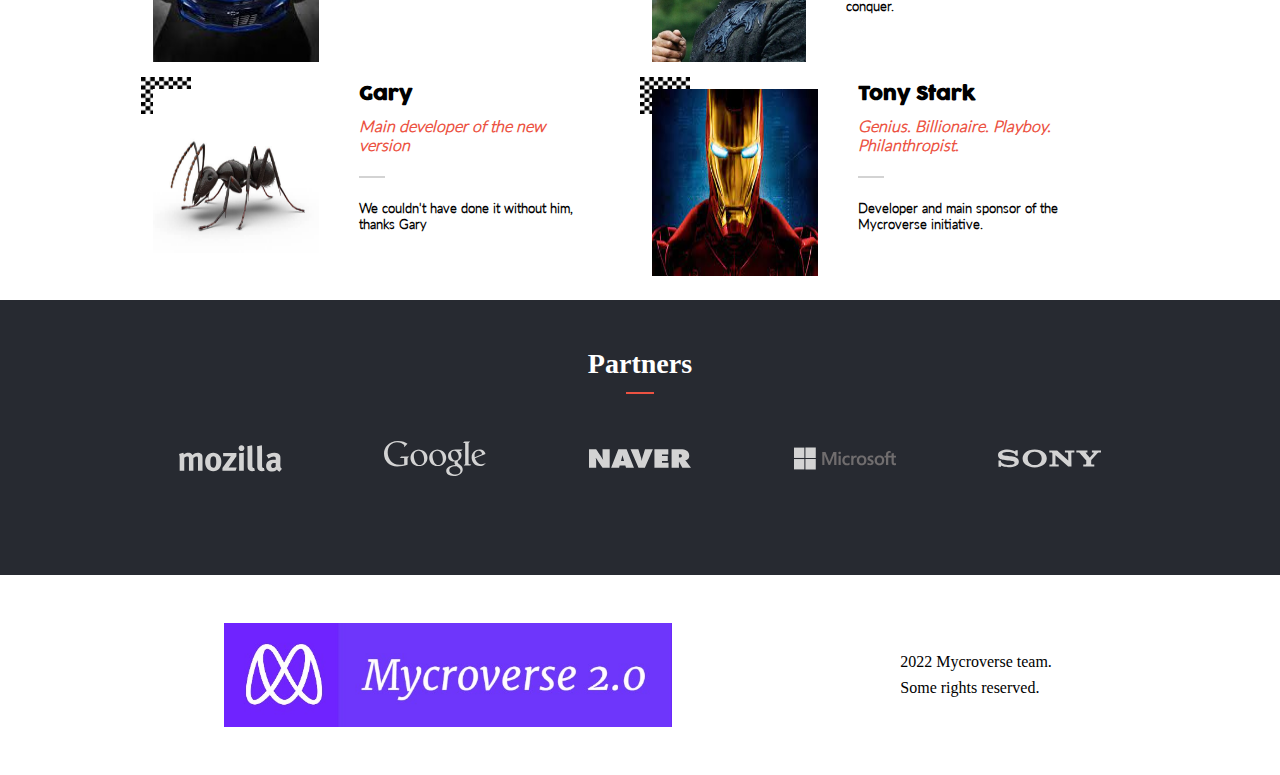
==== commit 6be57317: "update mobile menu and README file" ====
--- a/index.html
+++ b/index.html
@@ -30,9 +30,9 @@
       <li class="logo"><a href="./index.html"><img src="./images/mycroverse2.jpg" alt="Mycroverse logo"/></a></li>
       <li class="about"><a href="./about.html">About</a></li>
       <li><a href="./index.html#mainProgramID">Program</a></li>
-      <li class="home"><a href="./index.html">Home</a></li>
-      <li><a href="./index.html#partnersID">Partners</a></li>
-      <li><a href="./index.html#developersID">Speakers</a></li>  
+      <li><a href="./about.html#partner2">Partners</a></li>
+      <li><a href="./index.html#developersID">Speakers</a></li>
+      <li class="home"><a href="./index.html">Home</a></li>  
     </ul>
   </nav>
   <nav class="navMenu2">
@@ -92,60 +92,6 @@
     <div><h2>Featured developers</h2></div>
     <div class="line2"></div>
     <div class="featureDevelopers">
-      <!--<div class="developerCard">
-        <img src="./images/Zavala.webp" alt="Zavala img">
-        <div class="developer">
-          <h3>Zavala</h3>
-          <h4>Awoken Guardian who serves as the Vanguard Commander of The Last City.</h4>
-          <div class="line"></div>
-          <h5>Helping with developing the page to protect the last city on Earth.</h5>
-        </div>
-      </div>
-      <div class="developerCard">
-        <img src="./images/Homero Simpson.jpeg" alt="Homer Simpson image">
-        <div class="developer">
-          <h3>Homer Simpson</h3>
-          <h4>“Whatever, I'll be at Moe's.”</h4>
-          <div class="line"></div>
-          <h5>Low-level safety inspector at the Springfield Nuclear Power Plant in Sector 7G</h5>
-        </div>
-      </div>
-      <div class="developerCard">
-        <img src="./images/blueCar.jpg" alt="Blue car image">
-        <div class="developer">
-          <h3>A blue car</h3>
-          <h4>It's blue!!!</h4>
-          <div class="line"></div>
-          <h5>Did I tell you the car is blue?</h5>
-        </div>
-      </div>
-      <div class="developerCard">
-        <img src="./images/Ragnar.jpg" alt="Ragnar Lodbrok image">
-        <div class="developer">
-          <h3>Ragnar Lodbrok</h3>
-          <h4>King of Kattegat.</h4>
-          <div class="line"></div>
-          <h5>known throughout Scandinavia and England as a fearsome warrior and bloodthirsty conquer.</h5>
-        </div>
-      </div>
-      <div class="developerCard">
-        <img src="./images/ant.jpg" alt="Ant image">
-        <div class="developer">
-          <h3>Gary</h3>
-          <h4>Main developer of the new version</h4>
-          <div class="line"></div>
-          <h5>We couldn't have done it without him, thanks Gary</h5>
-        </div>
-      </div>
-      <div class="developerCard">
-        <img src="./images/ironman.jpg" alt="Iron man image">
-        <div class="developer">
-          <h3>Tony Stark</h3>
-          <h4>Genius. Billionaire. Playboy. Philanthropist.</h4>
-          <div class="line"></div>
-          <h5>Developer and main sponsor of the Mycroverse initiative.</h5>
-        </div>
-      </div>-->
     </div>
   </section>
   <footer class="footerDesktop">
--- a/style.css
+++ b/style.css
@@ -26,17 +26,16 @@
 }
 
 .navMenu {
-  display: none; 
+  display: none;
 }
 
 .navMenu.active {
-  display: block;
   position: fixed;
   display: flex;
   flex-direction: column;
   width: 100%;
   height: 100vh;
-  background-color:rgba(0,0,0,0.8);;
+  background-color: rgba(0, 0, 0, 0.8);
   z-index: 5;
 }
 
@@ -99,7 +98,7 @@
 .menu a {
   text-decoration: none;
   font-size: 32px;
-  font-family: 'cocogoose',sans-serif;
+  font-family: 'cocogoose', sans-serif;
   color: #fff;
 }
 
@@ -107,8 +106,9 @@
   margin-top: 20px;
 }
 
-.title h3,h1 {
-  color:#ec5242
+.title h3,
+h1 {
+  color: #ec5242;
 }
 
 .title {
@@ -127,7 +127,7 @@
 
 .title h1 {
   font-size: 48px;
-  font-family: 'cocogoose',sans-serif;
+  font-family: 'cocogoose', sans-serif;
   margin: 16px 0 0 0;
 }
 
@@ -213,7 +213,7 @@
   align-items: center;
   margin: 0 16px;
   padding: 24px 0;
-  font-family: 'lato',sans-serif;
+  font-family: 'lato', sans-serif;
 }
 
 .developers h2 {
@@ -249,12 +249,12 @@
 }
 
 .developer h3 {
-  font-family: 'cocogoose',sans-serif;
+  font-family: 'cocogoose', sans-serif;
   margin-bottom: 8px;
 }
 
 .developer h4 {
-  font-family: 'lato',sans-serif;
+  font-family: 'lato', sans-serif;
   font-style: italic;
   color: #ec5242;
   margin-top: 0;
@@ -262,12 +262,12 @@
 
 .line {
   width: 10%;
-  border: 1px solid #d3d3d3 ;
+  border: 1px solid #d3d3d3;
 }
 
 .line2 {
   width: 10%;
-  border: 1px solid #ec5242 ;
+  border: 1px solid #ec5242;
   margin-bottom: 16px;
 }
 
@@ -325,7 +325,7 @@
 
 .logoDescription {
   width: 70%;
-  font-family: 'lato',sans-serif;
+  font-family: 'lato', sans-serif;
   margin-top: 0;
 }
 
@@ -362,7 +362,7 @@
 
 .eventDescription {
   width: 70%;
-  font-family: 'lato',sans-serif;
+  font-family: 'lato', sans-serif;
   margin-top: 0;
 }
 
@@ -383,7 +383,7 @@
 
 .coding h2 {
   font-size: 36px;
-  font-family: 'cocogoose',sans-serif;
+  font-family: 'cocogoose', sans-serif;
 }
 
 .coding p {
@@ -392,12 +392,12 @@
 }
 
 #firstEvent {
-  background: linear-gradient( 0deg, rgba(236, 82, 66, 0.6), rgba(236, 82, 66, 0.6) ), url(./images/coding1.jpg) no-repeat top center;
+  background: linear-gradient(0deg, rgba(236, 82, 66, 0.6), rgba(236, 82, 66, 0.6)), url(./images/coding1.jpg) no-repeat top center;
   background-size: cover;
 }
 
 #secondEvent {
-  background: linear-gradient( 0deg, rgba(236, 82, 66, 0.6), rgba(236, 82, 66, 0.6) ), url(./images/coding2.jpg) no-repeat top center;
+  background: linear-gradient(0deg, rgba(236, 82, 66, 0.6), rgba(236, 82, 66, 0.6)), url(./images/coding2.jpg) no-repeat top center;
   background-size: cover;
 }
 
@@ -428,32 +428,32 @@
   color: #d3d3d3;
 }
 
+.rights {
+  display: flex;
+  justify-content: space-evenly;
+  align-items: center;
+  padding: 48px 0;
+}
+
+.rights img {
+  width: 40%;
+}
+
+.rightsP {
+  display: flex;
+  flex-direction: column;
+}
+
+.rightsP p {
+  margin: 4px;
+}
+
 .partnersLogo img:nth-child(4) {
   margin-top: 0;
 }
 
 .partnersLogo img:nth-child(5) {
   margin-top: 0;
-}
-
-.rights {
-  display: flex;
-  justify-content: space-evenly;
-  align-items: center;
-  padding: 48px 0;
-}
-
-.rights img {
-  width: 40%;
-}
-
-.rightsP {
-  display: flex;
-  flex-direction: column;
-}
-
-.rightsP p {
-  margin: 4px;
 }
 
 .navMenu2 {
@@ -555,13 +555,18 @@
     margin: 16px 0 32px 0;
     font-size: 16px;
   }
-  
+
   .featureDevelopers {
     width: 80%;
     display: grid;
     grid-template: 1fr 1fr 1fr / 1fr 1fr;
   }
 
+  .developer {
+    margin-right: 8%;
+    margin-left: 8%;
+  }
+
   .footerDesktop {
     display: block;
   }
@@ -576,14 +581,6 @@
     color: #d3d3d3;
   }
 
-  .partnersLogo img:nth-child(4) {
-    margin-top: 3%;
-  }
-  
-  .partnersLogo img:nth-child(5) {
-    margin-top: 3%;
-  }
-
   .rights img {
     width: 35%;
   }
@@ -591,16 +588,20 @@
   .logoDescription2 {
     display: block;
     width: 70%;
-    font-family: 'lato',sans-serif;
+    font-family: 'lato', sans-serif;
     margin-top: 0;
   }
-  
+
   .logoDescription {
     display: none;
   }
 
   .imgLogo {
     width: 50%;
+  }
+
+  #aboutImgLogo {
+    height: 12vh;
   }
 
   .codingPictures {
@@ -619,7 +620,7 @@
     font-size: 24px;
     margin-bottom: 0;
   }
-  
+
   .coding p {
     font-size: 18px;
   }
@@ -657,7 +658,7 @@
   .signImg {
     width: 24px;
   }
-  
+
   .navMenu2 {
     display: flex;
     top: 48px;
@@ -689,5 +690,14 @@
 
   .logo img {
     width: 100%;
-  }
-}
+    height: 44px;
+  }
+
+  .partnersLogo img:nth-child(4) {
+    margin-top: 3%;
+  }
+
+  .partnersLogo img:nth-child(5) {
+    margin-top: 3%;
+  }
+}
